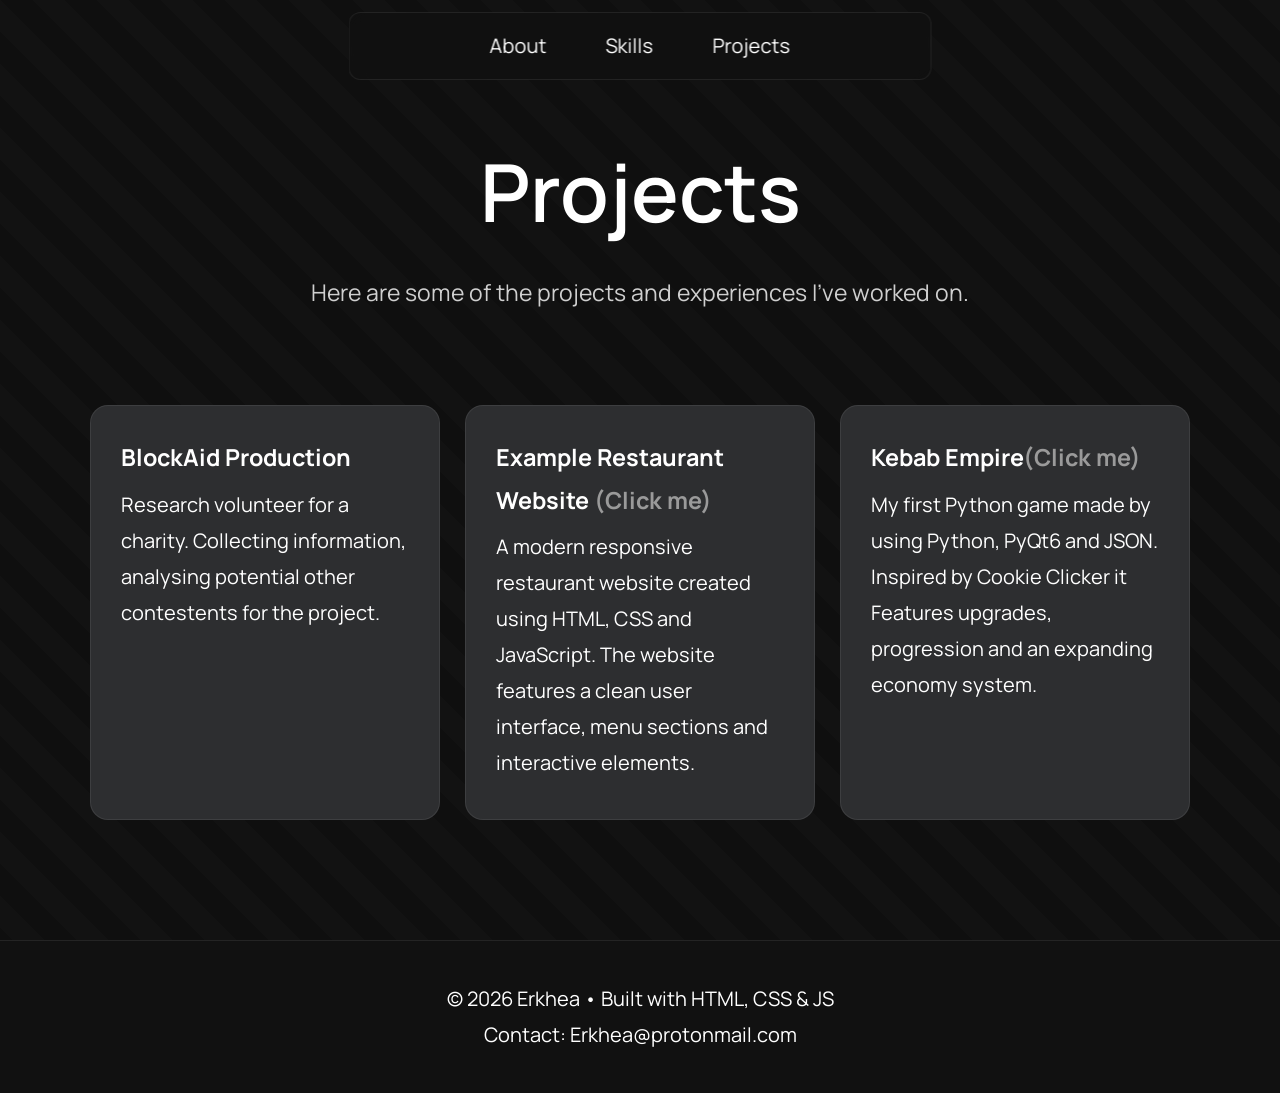
==== projects.html @ 5459560d "Add files via upload" ====
<!DOCTYPE html>
<html lang="en">
<head>
    <meta charset="UTF-8">
    <meta name="viewport" content="width=device-width, initial-scale=1.0">
    <title>Erkhea | Portfolio</title>

    <link rel="stylesheet" href="style.css">

    <link rel="preconnect" href="https://fonts.googleapis.com">
    <link rel="preconnect" href="https://fonts.gstatic.com" crossorigin>
    <link href="https://fonts.googleapis.com/css2?family=Manrope:wght@300;400;500;600;700;800&display=swap" rel="stylesheet">
    <link rel="icon" type="image/jpg" href="Favicon/car.jpg">
</head>

<body>

<nav>
    <ul>
        <li><a href="index.html#about">About</a></li>
        <li><a href="index.html#skills">Skills</a></li>
        <li><a href="projects.html">Projects</a></li>
    </ul>
</nav>

<header class="projects-header">

    <h1>Projects</h1>

    <p>
        Here are some of the projects and experiences I've worked on.
    </p>

</header>

<section id="projects">

<div class="grid">

<div class="card">

<h3>BlockAid Production</h3>

<p>
Research volunteer for a charity. Collecting information,
analysing potential other contestents for the project.
</p>

</div>

<div class="card">

<h3>Example Restaurant Website <strong>(Click me)</strong></h3>

<p>
A modern responsive restaurant website created using HTML, CSS and JavaScript.
The website features a clean user interface, menu sections and interactive elements.

</p>

</div>

<a class="card" href="https://github.com/Erkhea/Kebab-Empire" target="_blank">

<h3>Kebab Empire<strong>(Click me)</strong></h3>

<p>
My first Python game made by using Python, PyQt6 and JSON. Inspired by 
Cookie Clicker it Features upgrades, progression and an expanding economy system.
</p>

</a>

</div>

</section>

<footer>
    <p>© 2026 Erkhea • Built with HTML, CSS & JS</p>
    <p>Contact: <a href="mailto:Erkhea@protonmail.com" style="color: #fff;">Erkhea@protonmail.com</a></p>
</footer>

<script src="script.js"></script>
</body>
</html>
---- style.css ----
*{
    margin:0;
    padding:0;
    box-sizing:border-box;
    scroll-behavior:smooth;
}

:root{
    --background:#0f0f0f;
    --card:#2d2e30;
    --accent:#70C9CC;
    --text:#ffffff;
    --grey:#9a9a9a;
    --border:#ffffff14;
    --button:#6f6f6f;
    --button-border:#5e5e5e;
    --button-hover:#5c5c5c;
    --footer:#111111;
}

@keyframes popout {
    0% {
        transform: scale(1);
    }
    50% {
        transform: scale(1.3);
    }
    100% {
        transform: scale(1);
    }
}

body{
    font-family:Manrope,sans-serif;
    background-color:var(--background);
    background-image:
        linear-gradient(225deg, rgba(255,255,255,0.20) 25%, transparent 25%, transparent 50%, rgba(255,255,255,0.20) 50%, rgba(255,255,255,0.20) 75%, transparent 75%, transparent),
        linear-gradient(45deg, rgba(255,255,255,0.03) 25%, transparent 25%, transparent 50%, rgba(255,255,255,0.03) 50%, rgba(255,255,255,0.03) 75%, transparent 75%, transparent);
    background-size:64px 64px, 64px 64px;
    background-position:0 0, 32px 32px;
    background-blend-mode:overlay;
    color:var(--text);
    line-height:1.8;
}

nav{
    position:fixed;
    top:12px;
    left:50%;
    transform:translateX(-50%);

    display:flex;
    justify-content:space-between;
    align-items:center;

    padding:0 10%;
    height:68px;

    background:rgba(17, 17, 17, 0.65);   /* Semi-transparent */
    backdrop-filter:blur(12px);
    -webkit-backdrop-filter:blur(12px);  /* Safari support */

    border:1px solid rgba(255,255,255,0.08);
    border-radius:12px;

    z-index:1000;
}

nav ul{
    display:flex;
    list-style:none;
    gap:35px;
    margin:0;
    padding:0;
    align-items:center;
}

nav a{
    color:var(--text);
    text-decoration:none;
    padding:8px 12px;
    border-radius:6px;
    transition:all .25s ease;
}

nav a:hover{
    color:var(--accent);
    background:rgba(255,255,255,0.08);
}

a.card{
    color:inherit;
    text-decoration:none;
    display:block;
}

a.card:hover{
    text-decoration:none;
}

header{
    min-height:60vh;
    display:flex;
    flex-direction:column;
    justify-content:center;
    align-items:center;
    text-align:center;
    padding:120px 30px 30px;
}

header h1{
    font-size:4rem;
    margin:0 0 6px 0;
    font-weight:600;
    margin-bottom:8px;
    text-align:center;
}

header span{
    color:var(--accent);
}

header p{
    max-width:750px;
    opacity:.8;
    font-size:1.15rem;
    margin:0 0 8px 0;
    margin-bottom:12px;
}

.button{
    display:inline-block;
    background:var(--button);
    color:var(--text);
    padding:10px 18px;
    border-radius:8px;
    border:1px solid var(--button-border);
    text-decoration:none;
    transition:background 0.2s ease, transform 0.2s ease;
}

.button:hover{
    background:var(--button-hover);
    transform:translateY(-5px);
}

section{
    width:min(1100px,90%);
    margin:60px auto;
    scroll-margin-top:72px;
}

section h2{
    margin-bottom:16px;
    font-size:2.2rem;
    color:var(--text);
    text-align:center;
}

.grid{
    display:grid;
    grid-template-columns:repeat(auto-fit,minmax(280px,1fr));
    gap:25px;
}

.projects-header{
    min-height:25vh;
    display:flex;
    flex-direction:column;
    justify-content:center;
    align-items:center;
    text-align:center;
    padding:120px 30px 20px;
}

.card{
    background:var(--card);
    padding:30px;
    border-radius:18px;
    border:1px solid var(--border);
    transition:
        transform .25s,
        box-shadow .25s,
        border-color .25s;
}

.card:hover{
    transform:translateY(-8px);
    border-color:var(--text);
}

#about .card:hover,
.about .card:hover,
#skills .card:hover,
.skills .card:hover {
    transform:none;
    border-color:#ffffff14;
}

.card h3{
    margin-bottom:8px;
}

.card p{
    margin-bottom:10px;
}

#name .name-letter{
    transition:color 0.2s ease;
    display:inline-block;
}

#name .name-letter:hover{
    cursor:pointer;
    animation:popout 0.4s ease;
}

#projects .card h3 strong{
    color:var(--grey);
}

footer{
    margin-top:120px;
    padding:40px;
    text-align:center;
    border-top:1px solid var(--border);
    background-color:var(--footer);
    color:var(--text);
}

footer a{
    color:var(--grey);
    text-decoration:none;
}

footer a:hover{
    color:var(--grey);
}

html{
    font-size:125%;
    scroll-padding-top:72px;
}

@media(max-width:700px){
    nav{
        flex-direction:column;
        gap:20px;
        height:80px;
    }
    header h1{
        font-size:2.5rem;
    }
    header p{
        font-size:1rem;
    }
}

.card p {
    margin-bottom: 12px;
}

.card p:first-of-type {
    margin-bottom: 8px;
}

@media(max-width:600px){
    html{
        scroll-padding-top:92px;
    }
    section{
        scroll-margin-top:92px;
    }
    header{
        padding-top:80px;
    }
}
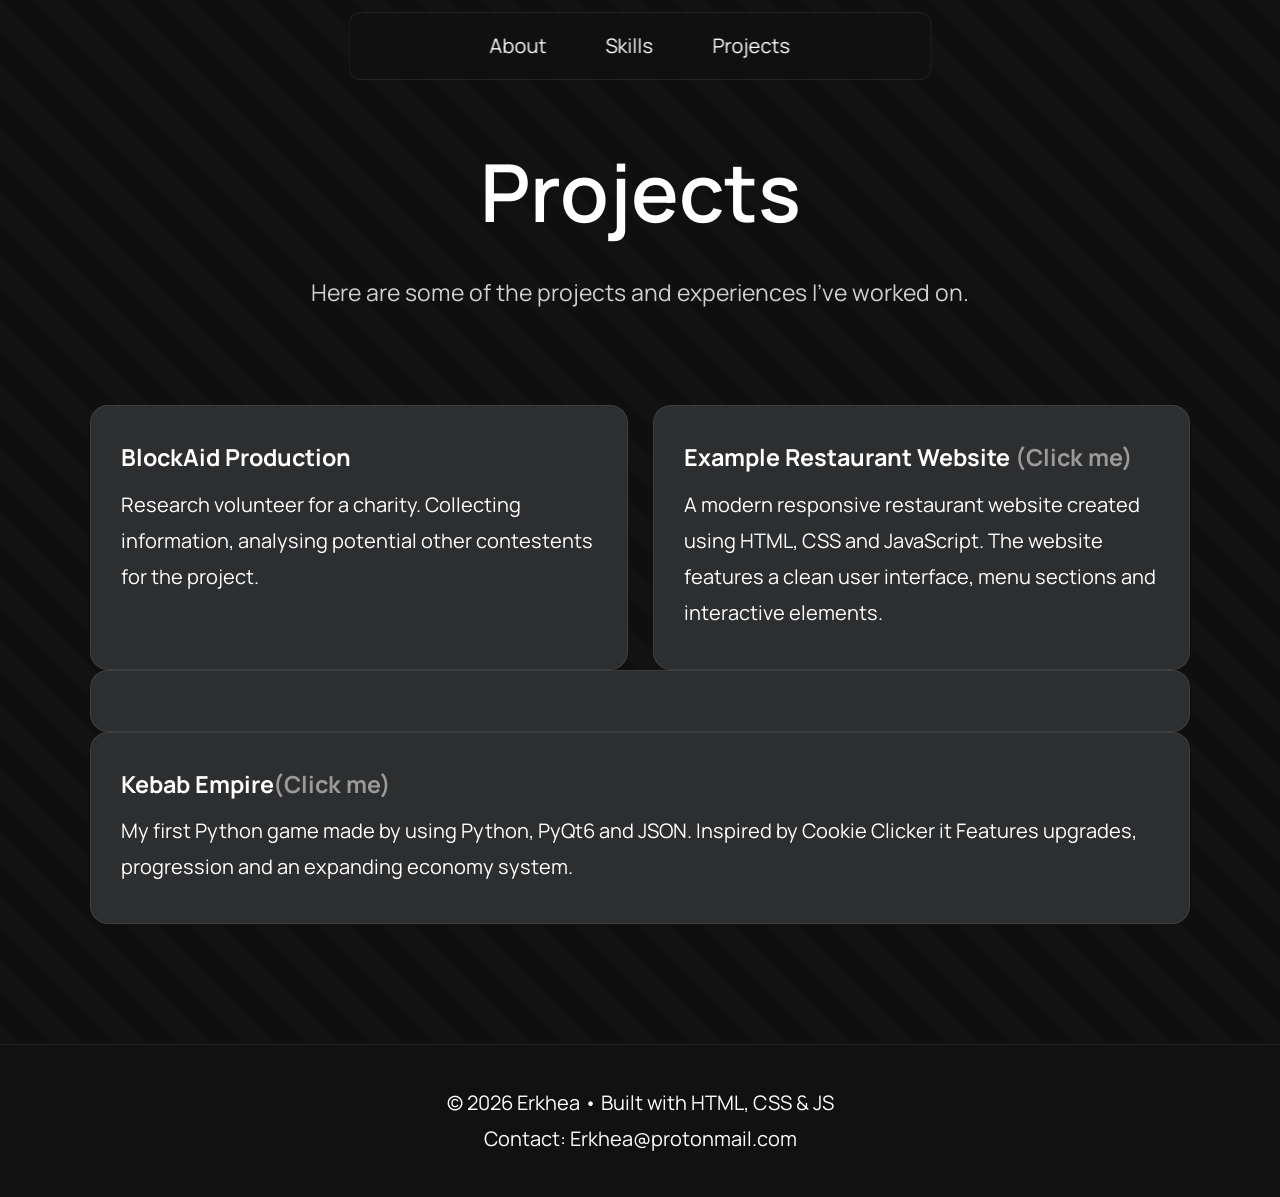
==== commit 8033aa00: "Add files via upload" ====
--- a/projects.html
+++ b/projects.html
@@ -48,7 +48,7 @@
 
 </div>
 
-<div class="card">
+<a class="card" href="https://github.com/Erkhea/Example-Resturant-Webpage" target="_blank">
 
 <h3>Example Restaurant Website <strong>(Click me)</strong></h3>
 
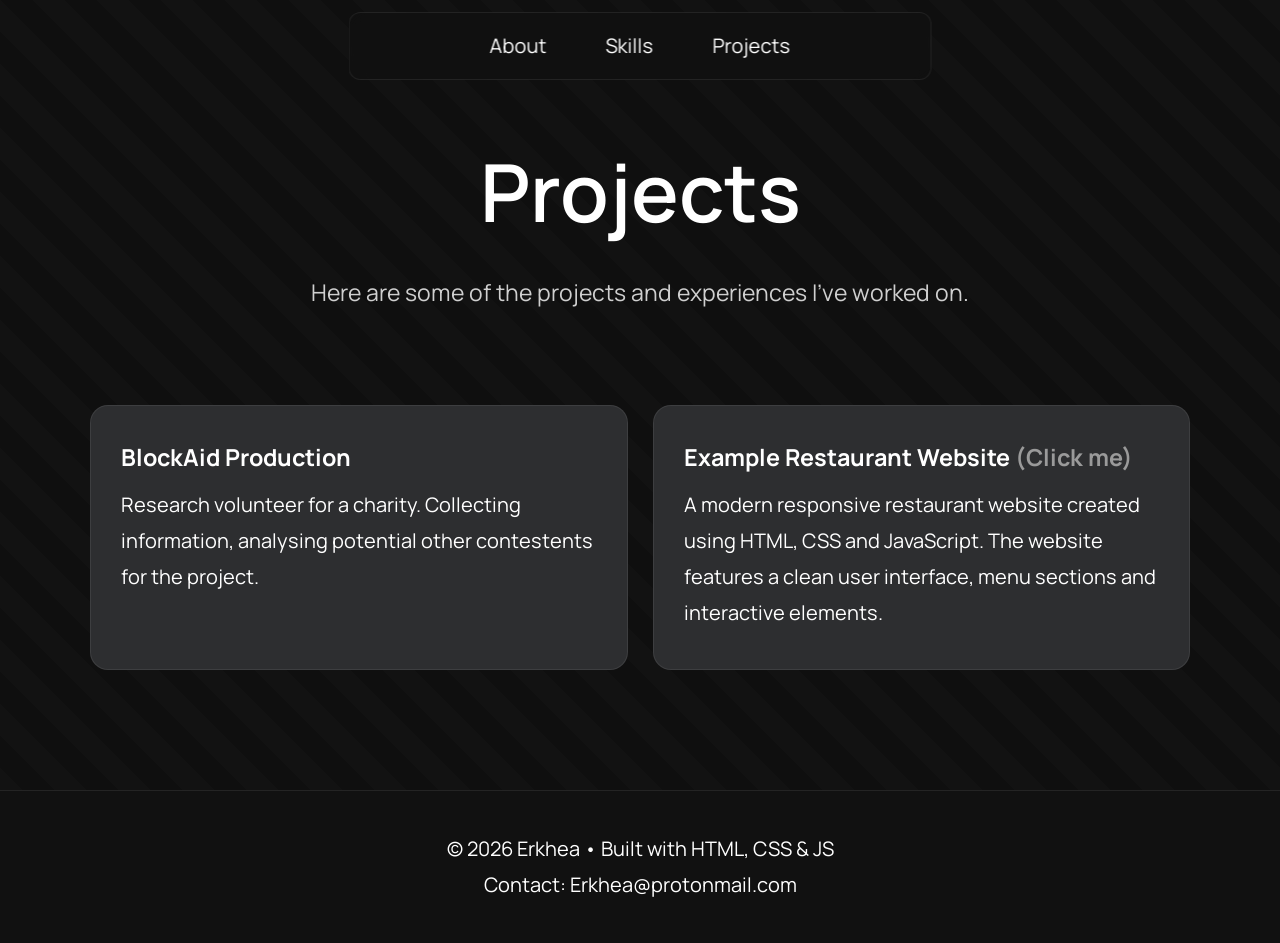
==== commit 77ae1bd5: "Add files via upload" ====
--- a/projects.html
+++ b/projects.html
@@ -58,17 +58,7 @@
 
 </p>
 
-</div>
-
-<a class="card" href="https://github.com/Erkhea/Kebab-Empire" target="_blank">
-
-<h3>Kebab Empire<strong>(Click me)</strong></h3>
-
-<p>
-My first Python game made by using Python, PyQt6 and JSON. Inspired by 
-Cookie Clicker it Features upgrades, progression and an expanding economy system.
-</p>
-
+    </a>
 </a>
 
 </div>
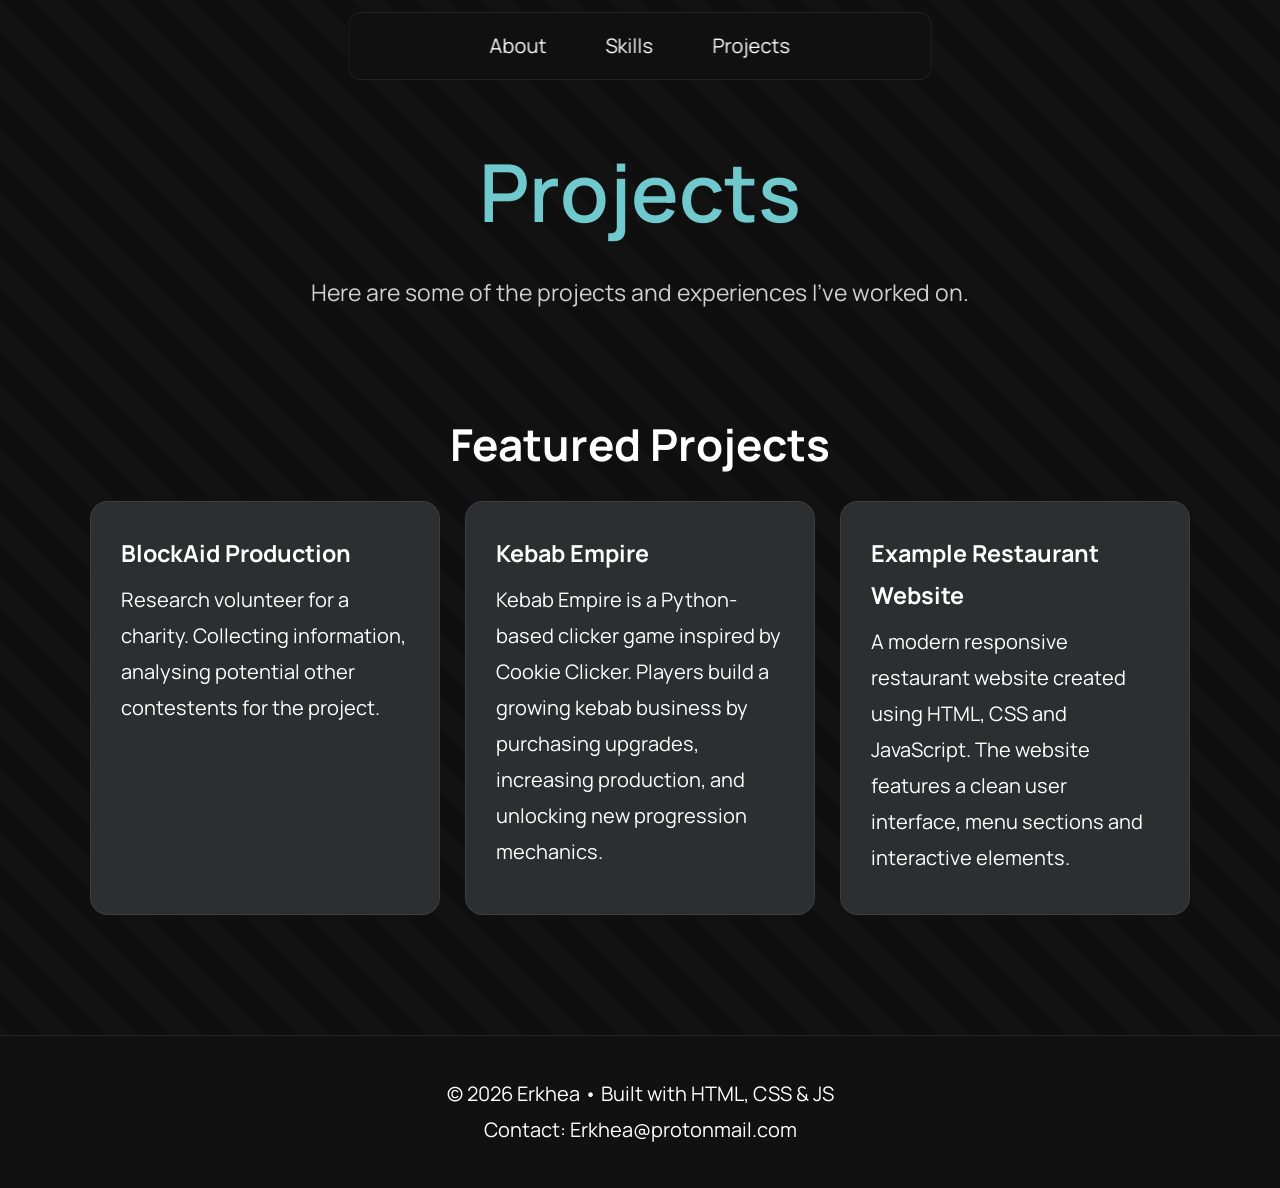
==== commit 6fe068d2: "Add files via upload" ====
--- a/projects.html
+++ b/projects.html
@@ -25,7 +25,7 @@
 
 <header class="projects-header">
 
-    <h1>Projects</h1>
+    <h1> <span id="name"> Projects</h1>
 
     <p>
         Here are some of the projects and experiences I've worked on.
@@ -35,33 +35,43 @@
 
 <section id="projects">
 
-<div class="grid">
+    <h2>Featured Projects</h2>
 
-<div class="card">
+    <div class="grid">
 
-<h3>BlockAid Production</h3>
+        <div class="card">
 
-<p>
-Research volunteer for a charity. Collecting information,
-analysing potential other contestents for the project.
-</p>
+            <h3>BlockAid Production</h3>
 
-</div>
+            <p>
+                Research volunteer for a charity. Collecting information,
+                analysing potential other contestents for the project.
+            </p>
 
-<a class="card" href="https://github.com/Erkhea/Example-Resturant-Webpage" target="_blank">
+        </div>
+        
+        <a href="https://github.com/Erkhea/Kebab-Empire" target="_blank" class="card">
 
-<h3>Example Restaurant Website <strong>(Click me)</strong></h3>
+            <h3>Kebab Empire</h3>
+            <p>
+                Kebab Empire is a Python-based clicker game inspired by Cookie Clicker. 
+                Players build a growing kebab business by purchasing upgrades, increasing production, 
+                and unlocking new progression mechanics.
+            </p>
 
-<p>
-A modern responsive restaurant website created using HTML, CSS and JavaScript.
-The website features a clean user interface, menu sections and interactive elements.
+        </a>
 
-</p>
+        <a href="https://github.com/Erkhea/Example-Resturant-Webpage" target="_blank" class="card">
 
-    </a>
-</a>
+            <h3>Example Restaurant Website</h3>
+            <p>
+                A modern responsive restaurant website created using HTML, CSS and JavaScript.
+                The website features a clean user interface, menu sections and interactive elements.
+            </p>
 
-</div>
+        </a>
+
+    </div>
 
 </section>
 
